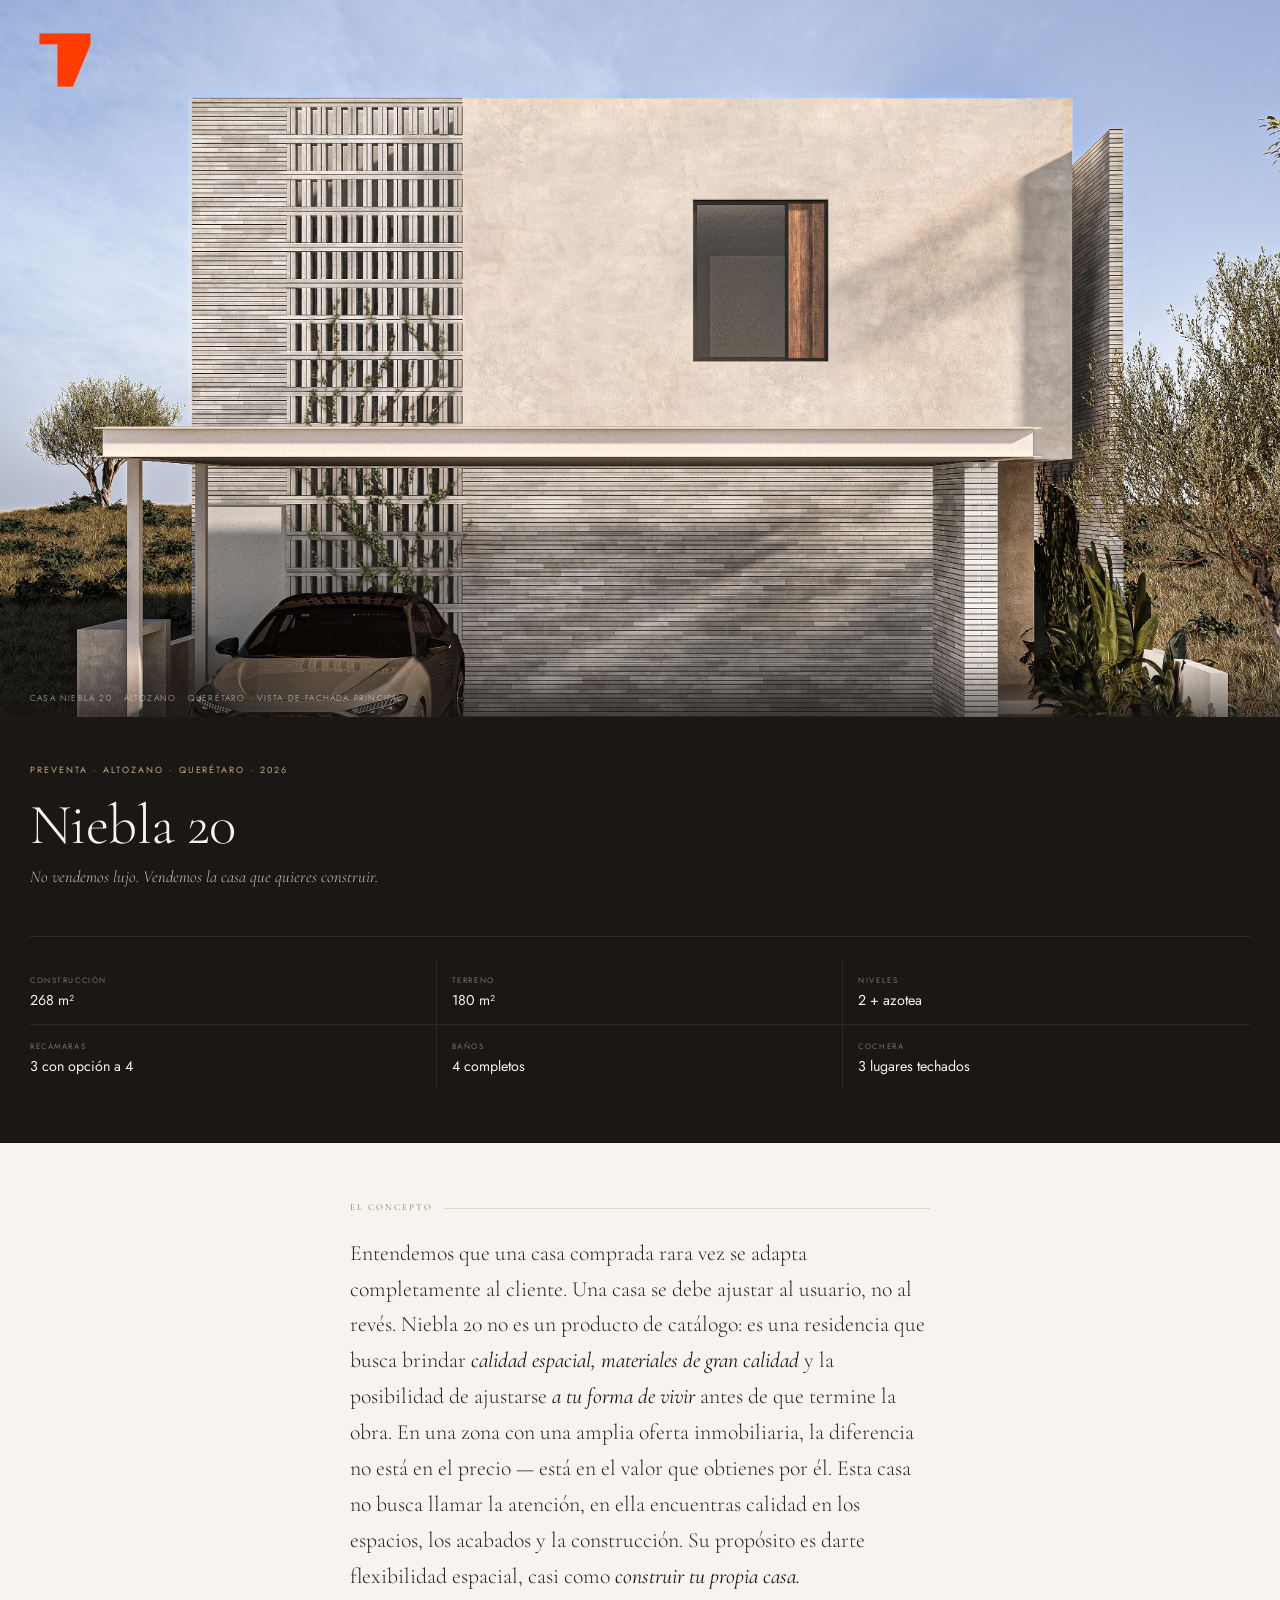
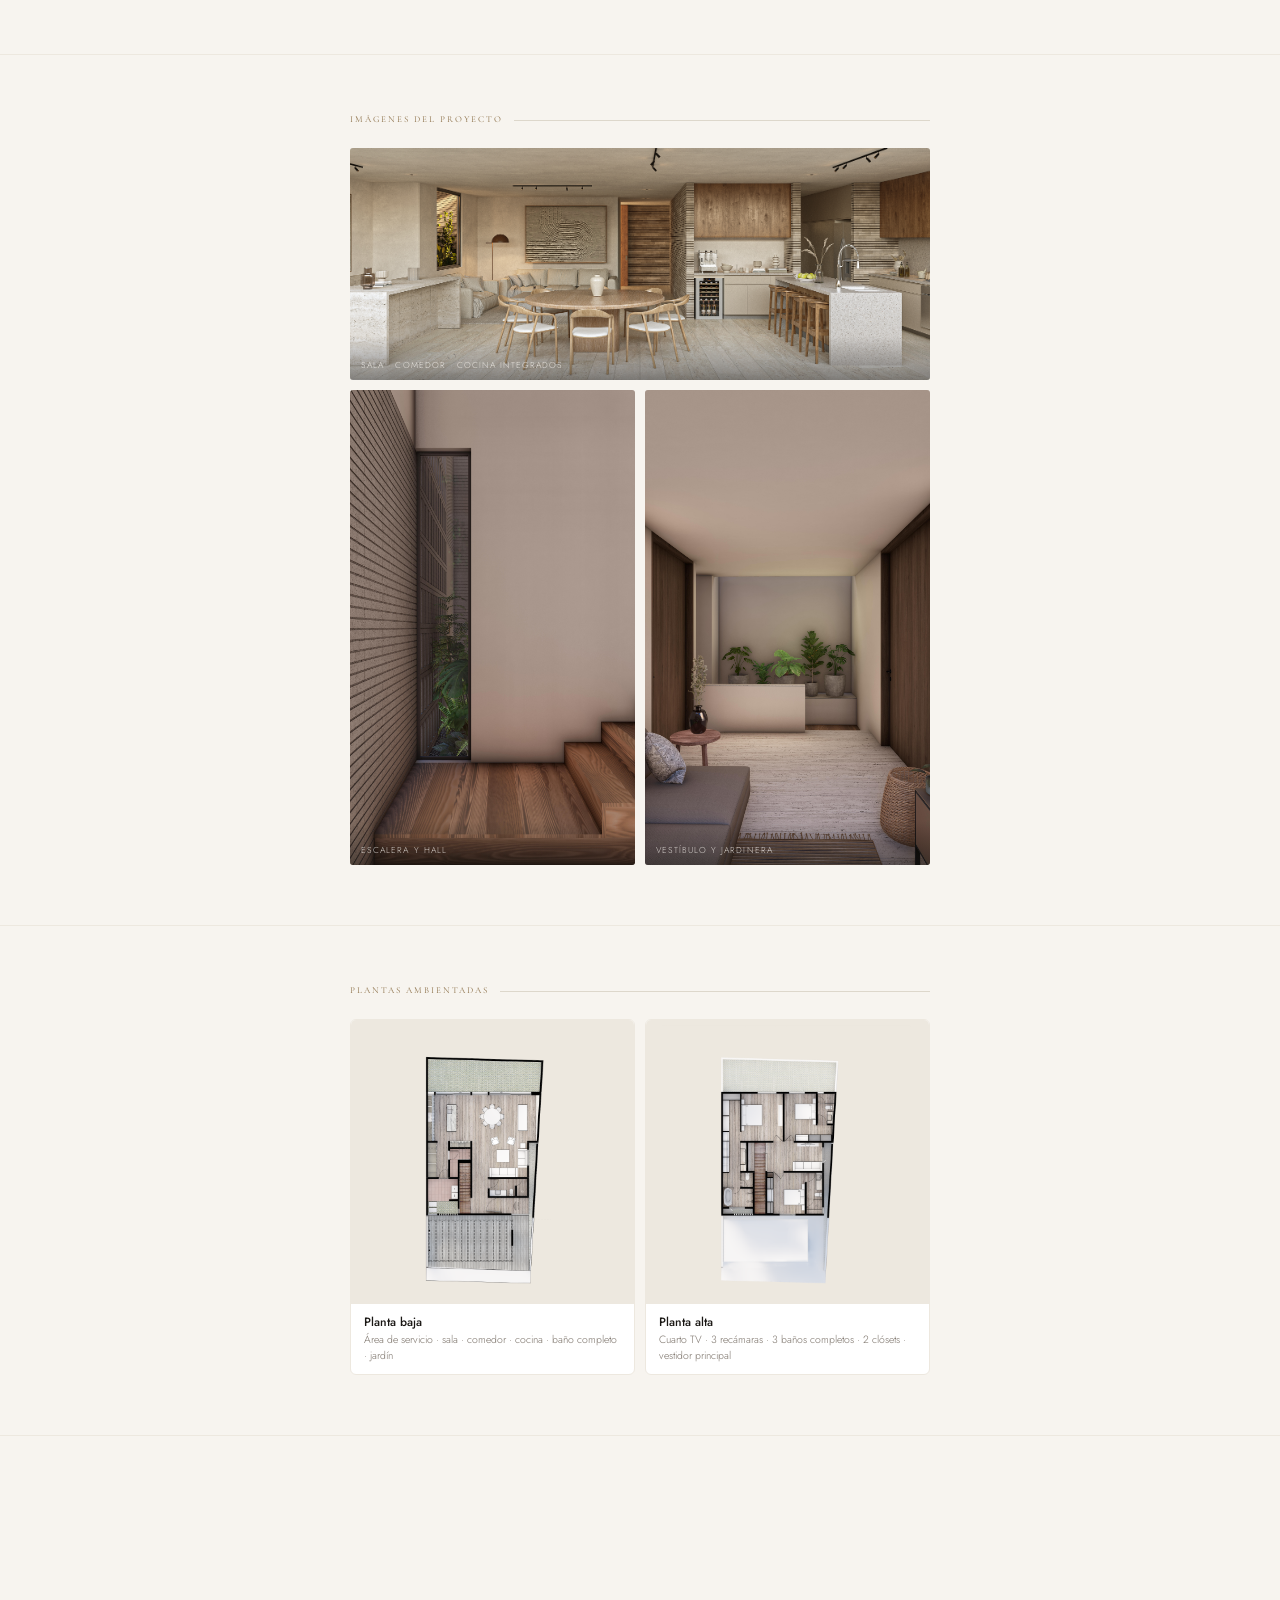
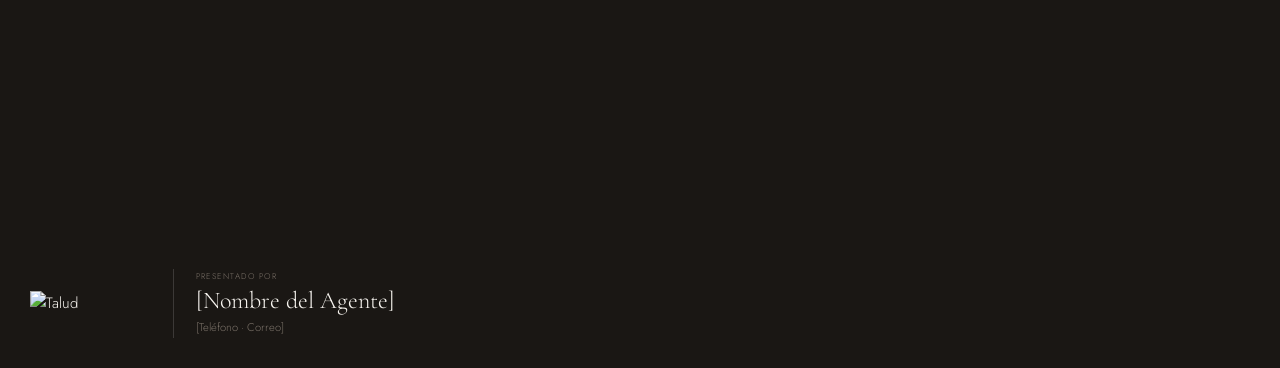
==== agentes.html @ f929b1a8 "Add files via upload" ====
<!--
  ╔══════════════════════════════════════════════════════╗
  ║   VERSIÓN PARA AGENTES INMOBILIARIOS — Casa Niebla 20 ║
  ╠══════════════════════════════════════════════════════╣
  ║  CÓMO GENERAR EL PDF PARA COMPARTIR POR WHATSAPP:   ║
  ║                                                      ║
  ║  1. Edita "Nombre del Agente" y "Teléfono · Correo" ║
  ║     en la tarjeta al final de este archivo (busca   ║
  ║     "EDITAR-AGENTE" con Ctrl+F)                     ║
  ║  2. Guarda el archivo                               ║
  ║  3. Abre este archivo en Google Chrome              ║
  ║  4. Presiona Ctrl+P (Imprimir)                      ║
  ║  5. Destino: "Guardar como PDF"                     ║
  ║  6. Activa "Gráficos en segundo plano"              ║
  ║  7. Guardar → compartir por WhatsApp                ║
  ╚══════════════════════════════════════════════════════╝
-->
<!DOCTYPE html>
<html lang="es" dir="ltr">
<head>
<meta charset="UTF-8">
<meta name="viewport" content="width=device-width,initial-scale=1.0,viewport-fit=cover">
<meta name="theme-color" content="#1A1714">
<meta name="robots" content="noindex,nofollow">

<title>Casa Niebla 20 — Ficha Técnica</title>

<!-- Favicon -->
<link rel="icon" type="image/png" href="img/ISOblack.png">

<!-- Fuentes: carga no bloqueante -->
<link rel="preconnect" href="https://fonts.googleapis.com" crossorigin>
<link rel="preconnect" href="https://fonts.gstatic.com" crossorigin>
<link href="https://fonts.googleapis.com/css2?family=Cormorant+Garamond:ital,wght@0,300;0,400;1,300;1,400&family=Jost:wght@300;400;500&display=swap" rel="stylesheet" media="print" onload="this.media='all'">
<noscript><link href="https://fonts.googleapis.com/css2?family=Cormorant+Garamond:ital,wght@0,300;0,400;1,300;1,400&family=Jost:wght@300;400;500&display=swap" rel="stylesheet"></noscript>

<!-- Estilos -->
<link rel="stylesheet" href="css/styles.css">
<style>
@media print{
  @page{size:390px auto;margin:0}
  body{width:390px;padding-bottom:0;padding-top:0}
  *{page-break-inside:avoid!important;break-inside:avoid!important}
  img{max-width:100%!important;display:block!important}
  .reveal{opacity:1!important;transform:none!important;visibility:visible!important}
  .price-section{background:#1A1714!important;-webkit-print-color-adjust:exact!important;print-color-adjust:exact!important}
  .price-section *{-webkit-print-color-adjust:exact!important;print-color-adjust:exact!important}
}
</style>
</head>
<body>

<!-- LIGHTBOX — no editar -->
<div id="lightbox" class="lb-overlay" role="dialog" aria-modal="true" aria-label="Imagen ampliada" aria-hidden="true">
  <button class="lb-prev" id="lb-prev" aria-label="Imagen anterior">
    <svg viewBox="0 0 24 24" aria-hidden="true" fill="none" stroke="currentColor" stroke-width="1.5" stroke-linecap="round" stroke-linejoin="round"><polyline points="15 18 9 12 15 6"/></svg>
  </button>
  <div class="lb-img-wrap">
    <button class="lb-close" id="lb-close" aria-label="Cerrar imagen">
      <svg viewBox="0 0 24 24" aria-hidden="true"><line x1="18" y1="6" x2="6" y2="18"/><line x1="6" y1="6" x2="18" y2="18"/></svg>
    </button>
    <img id="lb-img" src="" alt="" loading="lazy">
    <p id="lb-caption" aria-live="polite"></p>
  </div>
  <button class="lb-next" id="lb-next" aria-label="Imagen siguiente">
    <svg viewBox="0 0 24 24" aria-hidden="true" fill="none" stroke="currentColor" stroke-width="1.5" stroke-linecap="round" stroke-linejoin="round"><polyline points="9 18 15 12 9 6"/></svg>
  </button>
</div>

<header class="hero" role="banner">
  <figure class="hero__media">
    <img src="img/ISOrojo.png" alt="" class="hero__iso" aria-hidden="true">
    <img src="img/fachada.jpg" alt="Fachada principal Casa Niebla 20"
         class="hero__img" width="1200" height="1200"
         loading="eager" fetchpriority="high"
         data-lightbox data-lb-src="img/fachada.jpg"
         data-lb-caption="Fachada principal — Casa Niebla 20"
         data-lb-type="planta">
    <figcaption>Casa Niebla 20 · Altozano · Querétaro · Vista de fachada principal</figcaption>
  </figure>

  <div class="hero__body">
    <p class="hero__eyebrow">Preventa · Altozano · Querétaro · 2026</p>
    <h1 class="hero__title">Niebla 20</h1>
    <p class="hero__subtitle">No vendemos lujo. Vendemos la casa que quieres construir.</p>

    <dl class="hero__meta">
      <div><dt>Construcción</dt><dd>268 m²</dd></div>
      <div><dt>Terreno</dt><dd>180 m²</dd></div>
      <div><dt>Niveles</dt><dd>2 + azotea</dd></div>
      <div><dt>Recámaras</dt><dd>3 con opción a 4</dd></div>
      <div><dt>Baños</dt><dd>4 completos</dd></div>
      <div><dt>Cochera</dt><dd>3 lugares techados</dd></div>
    </dl>
  </div>
</header>

<main id="main-content">

<section class="section" aria-labelledby="h-concepto">
  <div class="wrap">
    <h2 class="section-tag reveal" id="h-concepto">El concepto</h2>
    <p class="concept__text reveal">
      Entendemos que una casa comprada rara vez se adapta completamente al cliente. Una casa se debe ajustar al usuario,
      no al revés. Niebla 20 no es un producto de catálogo: es una residencia
      que busca brindar <em>calidad espacial, materiales de gran calidad</em>
      y la posibilidad de ajustarse <em>a tu forma de vivir</em> antes de que termine la obra.
      En una zona con una amplia oferta inmobiliaria, la diferencia no está en el precio —
      está en el valor que obtienes por él. Esta casa no busca llamar la atención, en ella encuentras calidad en los espacios, los acabados y la construcción.
      Su propósito es darte flexibilidad espacial, casi como <em>construir tu propia casa.</em>
    </p>
  </div>
</section>

<section class="section" aria-labelledby="h-renders">
  <div class="wrap">
    <h2 class="section-tag reveal" id="h-renders">Imágenes del proyecto</h2>
    <div class="renders__stack">

      <figure class="render-box render-box--tall reveal">
        <img src="img/pano.jpeg" alt="Panorámica área social — sala, comedor y cocina"
             class="render-box__img" width="1850" height="450" loading="lazy"
             data-lightbox data-lb-src="img/pano.jpeg"
             data-lb-caption="Sala · comedor · cocina integrados"
             data-lb-type="pano" data-lb-group="renders">
        <figcaption>Sala · comedor · cocina integrados</figcaption>
      </figure>

      <div class="renders__pair">
        <figure class="render-box render-box--short reveal">
          <img src="img/escalera.jpg" alt="Escalera y hall de acceso a planta alta"
               class="render-box__img" width="400" height="300" loading="lazy"
               data-lightbox data-lb-src="img/escalera.jpg"
               data-lb-caption="Escalera y hall" data-lb-group="renders">
          <figcaption>Escalera y hall</figcaption>
        </figure>

        <figure class="render-box render-box--short reveal">
          <img src="img/jardinera.jpg" alt="Vestíbulo con jardinera interior"
               class="render-box__img" width="400" height="300" loading="lazy"
               data-lightbox data-lb-src="img/jardinera.jpg"
               data-lb-caption="Vestíbulo y jardinera" data-lb-group="renders">
          <figcaption>Vestíbulo y jardinera</figcaption>
        </figure>
      </div>

    </div>
  </div>
</section>

<section class="section" aria-labelledby="h-plantas">
  <div class="wrap">
    <h2 class="section-tag reveal" id="h-plantas">Plantas ambientadas</h2>
    <div class="plantas__grid">

      <article class="planta-card reveal">
        <div class="planta-card__img">
          <img src="img/plantabaja.png" alt="Opción cocina abierta o cerrada"
               width="400" height="225" loading="lazy"
               data-lightbox data-lb-src="img/plantabaja.png"
               data-lb-caption="Planta baja — opciones de distribución"
               data-lb-type="planta" data-lb-group="plantas">
        </div>
        <div class="planta-card__body">
          <h3 class="planta-card__title">Planta baja</h3>
          <p class="planta-card__desc">Área de servicio · sala · comedor · cocina · baño completo · jardín</p>
        </div>
      </article>

      <article class="planta-card reveal">
        <div class="planta-card__img">
          <img src="img/plantaalta.png" alt="Distribución planta alta"
               width="400" height="225" loading="lazy"
               data-lightbox data-lb-src="img/plantaalta.png"
               data-lb-caption="Planta alta — recámaras y baños"
               data-lb-type="planta" data-lb-group="plantas">
        </div>
        <div class="planta-card__body">
          <h3 class="planta-card__title">Planta alta</h3>
          <p class="planta-card__desc">Cuarto TV · 3 recámaras · 3 baños completos · 2 clósets · vestidor principal</p>
        </div>
      </article>

    </div>
  </div>
</section>

<section class="section" aria-labelledby="h-custom">
  <div class="wrap">
    <h2 class="section-tag reveal" id="h-custom">Tu casa, a tu medida</h2>
    <p class="custom__intro reveal">
      La planta baja puede adaptarse antes o después de entregar la casa.
      Contáctanos durante la preventa y define cómo quieres vivir:
      no hay costo adicional por elegir, únicamente en preventa.
    </p>
    <div class="flex-grid">

      <article class="flex-card reveal">
        <div class="flex-card__thumb">
          <img src="img/family.png" alt="Opción cuarto en planta baja"
               width="400" height="225" loading="lazy"
               data-lightbox data-lb-src="img/family.png"
               data-lb-caption="Opción: Cuarto en planta baja"
               data-lb-type="planta" data-lb-group="custom">
        </div>
        <div class="flex-card__body">
          <div class="flex-card__icon" aria-hidden="true">
            <svg viewBox="0 0 24 24"><path d="M3 9l9-7 9 7v11a2 2 0 01-2 2H5a2 2 0 01-2-2z"/><polyline points="9 22 9 12 15 12 15 22"/></svg>
          </div>
          <h3>Cuarto en planta baja</h3>
          <p>Ideal para adultos mayores, trabajar en casa o ganar otro espacio de convivencia para la familia.</p>
        </div>
      </article>

      <article class="flex-card reveal">
        <div class="flex-card__thumb">
          <img src="img/cocina.png" alt="Opción cocina abierta o cerrada"
               width="400" height="225" loading="lazy"
               data-lightbox data-lb-src="img/cocina.png"
               data-lb-caption="Opción: Cocina abierta o cerrada"
               data-lb-type="planta" data-lb-group="custom">
        </div>
        <div class="flex-card__body">
          <div class="flex-card__icon" aria-hidden="true">
            <svg viewBox="0 0 24 24"><path d="M3 11l19-9-9 19-2-8-8-2z"/></svg>
          </div>
          <h3>Cocina cerrada</h3>
          <p>Ideal para quienes prefieren mantener los espacios separados.</p>
        </div>
      </article>

    </div>
  </div>
</section>

<section class="section" aria-labelledby="h-acabados">
  <div class="wrap">
    <h2 class="section-tag reveal" id="h-acabados">Memoria de acabados y equipamiento</h2>
    <dl>
      <div class="acabados__item reveal"><dt class="ac__label">Cancelería</dt><dd class="ac__desc">Aluminio color gris Europa <span class="brand-pill">CUPRUM / Eurovent</span></dd></div>
      <div class="acabados__item reveal"><dt class="ac__label">Pisos sociales</dt><dd class="ac__desc">Travertino a la veta 30 cm × largos libres, acabado mate <span class="brand-pill">Piedra natural</span></dd></div>
      <div class="acabados__item reveal"><dt class="ac__label">Pisos rec.</dt><dd class="ac__desc">Laminado 8 mm AC4 o madera de ingeniería (a elegir en preventa) <span class="brand-pill">Teknostep</span></dd></div>
      <div class="acabados__item reveal"><dt class="ac__label">Cocina</dt><dd class="ac__desc">Gabinetes de melamina con frentes de <b>MDF enchapado</b>, cubierta de granito (a elegir en preventa), tarja doble de acero inox.</dd></div>
      <div class="acabados__item reveal"><dt class="ac__label">Baños</dt><dd class="ac__desc">WC descarga dual, lavabos monolíticos, monomandos de palanca <span class="brand-pill">Interceramic / Helvex / Urrea</span></dd></div>
      <div class="acabados__item reveal"><dt class="ac__label">Herrería</dt><dd class="ac__desc">Puertas y cubiertas en acabado mate</dd></div>
      <div class="acabados__item reveal"><dt class="ac__label">Pintura</dt><dd class="ac__desc">Vinílica lavable interior / acrílica exterior, acabado mate <span class="brand-pill">Behr / Berel</span></dd></div>
      <div class="acabados__item reveal"><dt class="ac__label">Clósets</dt><dd class="ac__desc">Gabinetes de melamina con frentes de <b>MDF enchapado</b>, correderas amortiguadas, espejo integrado</dd></div>
      <div class="acabados__item reveal"><dt class="ac__label">Eléctrico</dt><dd class="ac__desc">Apagadores y contactos (color y línea a elegir en preventa), tablero de interruptores term. <span class="brand-pill">Bticino / SquareD</span></dd></div>
      <div class="acabados__item reveal"><dt class="ac__label">Agua caliente</dt><dd class="ac__desc">Calentador de paso a gas, preparación para solar <span class="brand-pill">Calorex</span></dd></div>
      <div class="acabados__item reveal"><dt class="ac__label">Aire Acondicionado</dt><dd class="ac__desc">Preparación para minisplit en cada recámara de Planta Alta</dd></div>
      <div class="acabados__item reveal"><dt class="ac__label">Cisterna</dt><dd class="ac__desc">Tuberías en Tuboplus, cisterna 5 mil litros, bomba sumergible .75 hp <span class="brand-pill">Rotoplas / Pedrollo</span></dd></div>
    </dl>
    <p class="acabados__note reveal">* Marcas indicadas como referencia de calidad. El constructor podrá sustituir por equivalentes de igual o mayor especificación, previo acuerdo con el comprador.</p>
  </div>
</section>

<section class="section" aria-labelledby="h-detalles">
  <div class="wrap">
    <h2 class="section-tag reveal" id="h-detalles">Detalles interiores</h2>
    <div class="sec-renders__grid">

      <figure class="sec-box reveal">
        <img src="img/escalera.jpg" alt="Vestíbulo principal"
             width="600" height="600" loading="lazy"
             data-lightbox data-lb-src="img/escalera.jpg" data-lb-caption="Remate acceso" data-lb-group="detalles">
        <figcaption>Remate acceso</figcaption>
      </figure>

      <figure class="sec-box reveal">
        <img src="img/cocinacerrada.jpg" alt="Cocina y área social"
             width="600" height="600" loading="lazy"
             data-lightbox data-lb-src="img/cocinacerrada.jpg" data-lb-caption="Cocina Cerrada" data-lb-group="detalles">
        <figcaption>OPC. Cocina Cerrada</figcaption>
      </figure>

      <figure class="sec-box reveal">
        <img src="img/familypano.jpg" alt="Family Panorámica"
             width="600" height="600" loading="lazy"
             data-lightbox data-lb-src="img/familypano.jpg" data-lb-caption="OPC. Family" data-lb-group="detalles">
        <figcaption>OPC. Family</figcaption>
      </figure>

      <figure class="sec-box reveal">
        <img src="img/jardinera.jpg" alt="Jardinera interior"
             width="600" height="600" loading="lazy"
             data-lightbox data-lb-src="img/jardinera.jpg" data-lb-caption="Vestíbulo Planta Alta" data-lb-group="detalles">
        <figcaption>Vest Planta Alta</figcaption>
      </figure>

      <figure class="sec-box reveal">
        <img src="img/principal.jpg" alt="Recámara principal"
             width="600" height="600" loading="lazy"
             data-lightbox data-lb-src="img/principal.jpg" data-lb-caption="Recámara principal" data-lb-group="detalles">
        <figcaption>Recámara Principal</figcaption>
      </figure>

      <figure class="sec-box reveal">
        <img src="img/tv.jpg" alt="Sala de TV planta alta"
             width="600" height="600" loading="lazy"
             data-lightbox data-lb-src="img/tv.jpg" data-lb-caption="Sala TV" data-lb-group="detalles">
        <figcaption>Sala TV</figcaption>
      </figure>

    </div>
  </div>
</section>

</main>

<section class="obra-section" aria-labelledby="h-obra">
  <div class="wrap">
    <h2 class="section-tag reveal" id="h-obra">Avance de obra</h2>
    <p class="obra__intro reveal">
      Actualizamos esta sección mensualmente con fotografías reales del proceso constructivo
      para que puedas seguir el avance de tu inversión con total transparencia.
    </p>

    <div class="obra-card reveal">
      <div class="obra__gallery">

        <div class="obra__gallery-item"
             data-lightbox data-lb-src="img/obraCelosia.jpg"
             data-lb-caption="Avance de obra — Mayo 2026" data-lb-group="obra">
          <img src="img/obraCelosia.jpg" alt="Avance de obra — Mayo 2026"
               width="800" height="450" loading="lazy">
          <span class="obra-card__badge">Mayo 2026</span>
        </div>

        <div class="obra__gallery-item"
             data-lightbox data-lb-src="img/obraMuros.jpg"
             data-lb-caption="Muros — Mayo 2026" data-lb-group="obra">
          <img src="img/obraMuros.jpg" alt="Muros — Mayo 2026"
               width="400" height="300" loading="lazy">
        </div>

        <div class="obra__gallery-item"
             data-lightbox data-lb-src="img/obraCimbra.jpg"
             data-lb-caption="Cimbra — Mayo 2026" data-lb-group="obra">
          <img src="img/obraCimbra.jpg" alt="Cimbra — Mayo 2026"
               width="400" height="300" loading="lazy">
        </div>

      </div>

      <div class="obra-card__body">
        <p class="obra-card__label">Última actualización · mayo 2026</p>
        <p class="obra-card__desc">
          Estructura de planta baja concluída al 100%. Inicio de trabajos de cimbrado para recibir armados de losa de entrepiso y posteriormente el colado. El proyecto avanza conforme al calendario establecido en proyecto.
        </p>

        <div class="obra__progress">
          <div class="obra__progress-header">
            <span class="obra__progress-label">Avance general de obra</span>
            <span class="obra__progress-pct">35%</span>
          </div>
          <div class="obra__bar-track" role="progressbar"
               aria-valuenow="35"
               aria-valuemin="0" aria-valuemax="100" aria-label="Avance de obra: 35%">
            <div class="obra__bar-fill" data-target-width="35%"></div>
          </div>
        </div>

        <div class="obra__trust" role="note">
          <svg viewBox="0 0 24 24" aria-hidden="true"><path d="M12 22s8-4 8-10V5l-8-3-8 3v7c0 6 8 10 8 10z"/></svg>
          <p>
            <strong>Transparencia total para el comprador en preventa.</strong>
            Las fotografías son tomadas directamente en obra y publicadas sin edición.
            Podrás pedir la actualización semanal del avance si se requiere.
          </p>
        </div>
      </div>
    </div>
  </div>
</section>

<!-- ══════════════════════════════════════════
     PRECIO — EDITAR antes de compartir con el cliente
══════════════════════════════════════════ -->
<section class="price-section" aria-labelledby="h-precio-agente">
  <div class="wrap">
    <h2 class="section-tag reveal" id="h-precio-agente">Precio de preventa</h2>

    <div class="price__row reveal">
      <div>
        <p class="price__label">Precio de lanzamiento</p>
        <p class="price__main" aria-label="Precio de preventa">
          <span class="price__curr" aria-hidden="true"></span>$7,995,000<!-- EDITAR precio -->
        </p>
        <p class="price__note">MXN · precio de preventa válido hasta octubre de 2026</p>
      </div>
      <div class="price__termination" aria-label="Precio estimado en terminación">
        <span class="price__termination-label">Precio en terminación</span>
        <span class="price__termination-value">$8,215,000 </span><!-- EDITAR precio terminación -->
        <span class="price__termination-note">MXN  · precio de venta 2026</span>
      </div>
    </div>

    <hr class="divider">

    <ul class="price__includes reveal" aria-label="Beneficios incluidos en preventa">
      <li>Personalización de planta antes de terminaciones</li>
      <li>Elección de acabados desde catálogo de materiales</li>
      <li>Escrituración al momento de liquidar</li>
      <li>Garantía de estructura 10 años</li>
      <li>Entrega Diciembre 2026</li>
      <li>Financiamiento personalizado — contáctanos para más información</li>
    </ul>

    <p class="price__scarcity reveal" role="note">
      Precio de lanzamiento vigente hasta agotar la etapa de preventa — unidad única
    </p>
  </div>
</section>

<!-- ══════════════════════════════════════════
     TARJETA DEL AGENTE
     EDITAR-AGENTE: escribe tu nombre y datos antes de generar el PDF
══════════════════════════════════════════ -->
<footer class="agent-footer">
  <img src="img/Taludlogo.png" alt="Talud" class="agent-footer__logo">
  <div class="agent-footer__divider" aria-hidden="true"></div>
  <div class="agent-footer__info">
    <p class="agent-footer__label">Presentado por</p>
    <p class="agent-footer__name">[Nombre del Agente]</p><!-- EDITAR-AGENTE -->
    <p class="agent-footer__contact">[Teléfono · Correo]</p><!-- EDITAR-AGENTE -->
  </div>
</footer>

<script src="js/main.js" defer></script>
<script>
(function(){
  function applyPrintSize(){
    var h=document.documentElement.scrollHeight;
    var existing=document.getElementById('print-size-style');
    if(existing)existing.remove();
    var s=document.createElement('style');
    s.id='print-size-style';
    s.textContent='@media print{@page{size:390px '+h+'px;margin:0}}';
    document.head.appendChild(s);
  }
  window.addEventListener('beforeprint',function(){
    applyPrintSize();
  });
  window.addEventListener('load',function(){
    applyPrintSize();
  });
}());
</script>

</body>
</html>
---- css/styles.css ----
/* ── Reset ── */
*,*::before,*::after{box-sizing:border-box;margin:0;padding:0}

/* ── Tokens ── */
:root{
  --ink:#1A1714;--dark:#2B2620;--muted:#7A7168;--mid:#C8BFB0;
  --warm:#EDE8DF;--cream:#F7F4EF;--white:#FFFFFF;
  --accent:#8B6F47;--accent-l:#C4A882;--accent-d:#6A5235;
  --serif:'Cormorant Garamond',Georgia,serif;
  --sans:'Jost','Segoe UI',system-ui,sans-serif;
  --s1:.5rem;--s2:1rem;--s3:1.5rem;--s4:2rem;--s6:3rem;--s8:4rem;
  --mw:540px;--px:1.25rem;--rsm:3px;--rmd:6px;
  --ease:cubic-bezier(.25,.46,.45,.94);--dur:.65s;
}

/* ── Base ── */
html{font-size:15px;scroll-behavior:smooth;-webkit-text-size-adjust:100%;text-size-adjust:100%}
body{font-family:var(--sans);font-weight:300;line-height:1.7;color:var(--ink);background:var(--cream);-webkit-font-smoothing:antialiased;-moz-osx-font-smoothing:grayscale;overflow-x:hidden;padding-bottom:4.5rem}
body.lb-open{overflow:hidden}
:focus-visible{outline:2px solid var(--accent);outline-offset:3px;border-radius:var(--rsm)}
@media(prefers-reduced-motion:reduce){*,*::before,*::after{animation-duration:.01ms!important;transition-duration:.01ms!important}.reveal{opacity:1!important;transform:none!important}}
h1,h2,h3,h4{font-family:var(--serif);font-weight:300;line-height:1.15}
p{max-width:65ch}
a{color:inherit;text-underline-offset:3px}
img{display:block;max-width:100%;height:auto}
ul,ol{list-style:none}
address{font-style:normal}

/* ── Utilidades ── */
.wrap{max-width:var(--mw);margin-inline:auto;padding-inline:var(--px)}
.divider{height:.5px;background:var(--warm);border:none;margin-block:var(--s3)}
.section-tag{display:flex;align-items:center;gap:.75rem;font-size:.6rem;font-weight:400;letter-spacing:.22em;text-transform:uppercase;color:var(--accent);margin-bottom:var(--s3)}
.section-tag::after{content:'';flex:1;height:.5px;background:var(--mid);opacity:.55}
.img-ph{display:flex;flex-direction:column;align-items:center;justify-content:center;gap:.5rem;width:100%;height:100%;text-align:center;padding:var(--s2)}
.img-ph svg{opacity:.2}
.img-ph span{font-size:.55rem;letter-spacing:.15em;text-transform:uppercase;color:var(--muted)}
.brand-pill{display:inline-block;margin-top:.3rem;font-size:.6rem;font-weight:500;color:var(--muted);border:.5px solid var(--mid);border-radius:20px;padding:.1rem .5rem}
.btn{display:flex;align-items:center;justify-content:center;gap:.5rem;width:100%;min-height:44px;padding:.875rem 1.25rem;border-radius:var(--rsm);font-family:var(--sans);font-size:.8rem;font-weight:400;letter-spacing:.07em;text-transform:uppercase;text-decoration:none;border:none;cursor:pointer;transition:background-color .18s var(--ease),border-color .18s var(--ease)}
.btn svg{width:15px;height:15px;stroke:currentColor;fill:none;stroke-width:1.8;stroke-linecap:round;stroke-linejoin:round;flex-shrink:0}
.btn--primary{background:var(--accent);color:var(--cream);margin-bottom:.625rem}
.btn--primary:hover{background:var(--accent-d)}
.btn--primary:active{transform:scale(.99)}
.btn--secondary{background:transparent;color:var(--cream);border:.5px solid rgba(255,255,255,.18)}
.btn--secondary:hover{border-color:rgba(255,255,255,.4)}

/* ── Scroll reveal ── */
.reveal{opacity:0;transform:translateY(22px);transition:opacity var(--dur) var(--ease),transform var(--dur) var(--ease);will-change:opacity,transform}
.reveal.is-visible{opacity:1;transform:none;will-change:auto}

/* ── Lightbox ── */
.lb-overlay{position:fixed;inset:0;z-index:1000;background:rgba(26,23,20,.96);display:flex;align-items:center;justify-content:center;padding:var(--s2);opacity:0;visibility:hidden;transition:opacity .3s var(--ease),visibility .3s var(--ease)}
.lb-overlay.is-open{opacity:1;visibility:visible}
.lb-img-wrap{position:relative;max-width:min(90vw,860px);max-height:90vh;display:flex;align-items:center;justify-content:center}
#lb-img{max-width:100%;max-height:85vh;object-fit:contain;border-radius:var(--rsm);transform:scale(.92);transition:transform .3s var(--ease)}
.lb-overlay.is-open #lb-img{transform:scale(1.1)}
.lb-overlay.is-open[data-lb-type="planta"] #lb-img{transform:scale(1.75)}
.lb-overlay.is-open[data-lb-type="pano"] #lb-img{transform:scale(1.5)}
#lb-caption{position:absolute;bottom:-1.75rem;left:0;right:0;text-align:center;font-size:.625rem;letter-spacing:.14em;text-transform:uppercase;color:rgba(247,244,239,.45);white-space:nowrap;overflow:hidden;text-overflow:ellipsis}
.lb-close{position:absolute;top:-2.75rem;right:0;width:44px;height:44px;display:flex;align-items:center;justify-content:center;background:none;border:none;cursor:pointer;padding:0;color:rgba(247,244,239,.6);transition:color .18s}
.lb-close:hover{color:var(--cream)}
.lb-close svg{width:20px;height:20px;stroke:currentColor;fill:none;stroke-width:1.5;stroke-linecap:round}
.lb-prev,.lb-next{position:fixed;top:50%;transform:translateY(-50%);width:44px;height:64px;display:flex;align-items:center;justify-content:center;background:rgba(26,23,20,.5);border:none;cursor:pointer;padding:0;color:rgba(247,244,239,.7);transition:background .18s,color .18s;z-index:1001;backdrop-filter:blur(4px);-webkit-backdrop-filter:blur(4px)}
.lb-prev{left:0;border-radius:0 4px 4px 0}
.lb-next{right:0;border-radius:4px 0 0 4px}
.lb-prev:hover,.lb-next:hover{background:rgba(26,23,20,.85);color:var(--cream)}
.lb-prev svg,.lb-next svg{width:22px;height:22px}
[data-lightbox]{cursor:zoom-in}

/* ── Hero ── */
.hero{background:var(--ink);color:var(--cream);min-height:100vh;min-height:100svh;display:flex;flex-direction:column}
.hero__media{flex:1;min-height:56vw;background:var(--dark);position:relative;overflow:hidden;display:flex;align-items:center;justify-content:center}
.hero__img{position:absolute;inset:0;width:100%;height:100%;object-fit:cover;object-position:center}
.hero__iso{position:absolute;top:1rem;left:-1rem;width:clamp(70px,15%,160px);height:auto;z-index:3;pointer-events:none}
.hero__media figcaption{position:absolute;bottom:0;left:0;right:0;padding:2rem var(--px) .75rem;background:linear-gradient(transparent,rgba(26,23,20,.6));font-size:.575rem;letter-spacing:.14em;text-transform:uppercase;color:rgba(247,244,239,.7);z-index:2}
.hero__body{padding:var(--s6) var(--px)}
.hero__eyebrow{font-size:.6rem;letter-spacing:.22em;text-transform:uppercase;color:var(--accent-l);margin-bottom:var(--s2);font-weight:400}
.hero__title{font-size:clamp(2.4rem,10vw,3.8rem);font-weight:300;letter-spacing:-.01em;color:var(--cream);margin-bottom:.35rem}
.hero__subtitle{font-family:var(--serif);font-size:1.1rem;font-style:italic;color:var(--mid);margin-bottom:var(--s6)}

/* Hero meta — 3 columnas × 2 filas */
.hero__meta{display:grid;grid-template-columns:repeat(3,1fr);gap:0;padding-top:var(--s3);border-top:.5px solid rgba(255,255,255,.1)}
.hero__meta>div{padding:var(--s2);border-right:.5px solid rgba(255,255,255,.08)}
.hero__meta>div:nth-child(3n+1){padding-left:0}
.hero__meta>div:nth-child(3n){border-right:none;padding-right:0}
.hero__meta>div:nth-child(n+4){border-top:.5px solid rgba(255,255,255,.08);padding-top:var(--s2)}
.hero__meta dt{font-size:.525rem;letter-spacing:.2em;text-transform:uppercase;color:var(--muted);margin-bottom:.3rem;font-weight:400}
.hero__meta dd{font-size:.95rem;font-weight:400;color:var(--cream);line-height:1.2}

/* ── Secciones ── */
.section{padding-block:var(--s8);border-bottom:.5px solid var(--warm)}
.section:last-of-type{border-bottom:none}

/* Concepto */
.concept__text{font-family:var(--serif);font-size:clamp(1.2rem,4.5vw,1.45rem);font-weight:300;line-height:1.65;color:var(--dark)}
.concept__text em{font-style:italic;font-weight:400;color:var(--ink)}

/* Renders */
.renders__stack{display:flex;flex-direction:column;gap:.625rem}
.renders__pair{display:grid;grid-template-columns:1fr 1fr;gap:.625rem}
.render-box{background:var(--warm);border-radius:var(--rsm);position:relative;overflow:hidden;display:flex;align-items:center;justify-content:center}
.render-box--tall{aspect-ratio:10/4}
.render-box--short{aspect-ratio:3/5}
.render-box__img{position:absolute;inset:0;width:100%;height:100%;object-fit:cover}
.render-box figcaption{position:absolute;bottom:0;left:0;right:0;padding:1.5rem .75rem .5rem;background:linear-gradient(transparent,rgba(26,23,20,.5));font-size:.575rem;letter-spacing:.12em;text-transform:uppercase;color:rgba(247,244,239,.8);z-index:2}

/* Plantas */
.plantas__grid{display:grid;grid-template-columns:1fr 1fr;gap:.625rem}
.planta-card{background:var(--white);border:.5px solid var(--warm);border-radius:var(--rmd);overflow:hidden}
.planta-card__img{aspect-ratio:1;background:var(--warm);position:relative;overflow:hidden;display:flex;align-items:center;justify-content:center}
.planta-card__img img{position:absolute;inset:0;width:100%;height:100%;object-fit:cover;transition:transform .35s var(--ease)}
.planta-card__img:hover img{transform:scale(1.03)}
.planta-card__body{padding:.75rem .875rem;border-top:.5px solid var(--warm)}
.planta-card__title{font-family:var(--sans);font-size:.8rem;font-weight:500;color:var(--ink);margin-bottom:.2rem}
.planta-card__desc{font-size:.7rem;color:var(--muted);line-height:1.45}

/* Personalización */
.custom__intro{font-size:.875rem;color:var(--muted);line-height:1.65;margin-bottom:var(--s3)}
.flex-grid{display:grid;grid-template-columns:1fr 1fr;gap:.625rem}
.flex-card{background:var(--white);border:.5px solid var(--warm);border-radius:var(--rmd);overflow:hidden}
.flex-card__thumb{aspect-ratio:1/1;overflow:hidden;position:relative;background:var(--warm)}
.flex-card__thumb img{position:absolute;inset:0;width:100%;height:100%;object-fit:cover;transition:transform .35s var(--ease)}
.flex-card__thumb:hover img{transform:scale(1.04)}
.flex-card__body{padding:1rem .875rem}
.flex-card__icon{width:32px;height:32px;background:var(--warm);border-radius:50%;display:flex;align-items:center;justify-content:center;margin-bottom:.75rem}
.flex-card__icon svg{width:14px;height:14px;stroke:var(--accent);fill:none;stroke-width:1.5;stroke-linecap:round;stroke-linejoin:round}
.flex-card h3{font-family:var(--sans);font-size:.8rem;font-weight:500;color:var(--ink);margin-bottom:.25rem}
.flex-card p{font-size:.725rem;color:var(--muted);line-height:1.5}

/* Acabados */
.acabados__item{display:grid;grid-template-columns:6.5rem 1fr;gap:.875rem;padding-block:.875rem;border-bottom:.5px solid var(--warm);align-items:start}
.acabados__item:last-child{border-bottom:none}
.ac__label{font-size:.575rem;letter-spacing:.14em;text-transform:uppercase;color:var(--muted);font-weight:400;padding-top:.15rem;line-height:1.4}
.ac__desc{font-size:.8rem;color:var(--dark);line-height:1.5}
.acabados__note{font-size:.675rem;color:var(--muted);font-style:italic;margin-top:var(--s3);line-height:1.55}

/* Renders secundarios */
.sec-renders__grid{display:grid;grid-template-columns:repeat(3,1fr);gap:.5rem}
.sec-box{aspect-ratio:1;background:var(--warm);border-radius:var(--rsm);position:relative;overflow:hidden;display:flex;flex-direction:column;align-items:center;justify-content:center;gap:.3rem}
.sec-box img{position:absolute;inset:0;width:100%;height:100%;object-fit:cover;transition:transform .35s var(--ease)}
.sec-box:hover img{transform:scale(1.05)}
.sec-box figcaption{font-size:.5rem;letter-spacing:.1em;text-transform:uppercase;color:var(--muted);position:relative;z-index:1;text-align:center}
.sec-box:has(img) figcaption{position:absolute;bottom:0;left:0;right:0;background:linear-gradient(transparent,rgba(26,23,20,.55));color:rgba(247,244,239,.8);padding:1rem .4rem .35rem;z-index:2}

/* Avance de obra */
.obra-section{padding-block:var(--s8);border-bottom:.5px solid var(--warm)}
.obra__intro{font-size:.875rem;color:var(--muted);line-height:1.65;margin-bottom:var(--s4)}
.obra-card{background:var(--white);border:.5px solid var(--warm);border-radius:var(--rmd);overflow:hidden}
.obra__gallery{display:grid;grid-template-columns:1fr 1fr;gap:2px}
.obra__gallery-item{background:var(--warm);position:relative;overflow:hidden;display:flex;align-items:center;justify-content:center;cursor:zoom-in}
.obra__gallery-item:first-child{grid-column:1/-1;aspect-ratio:16/9}
.obra__gallery-item:not(:first-child){aspect-ratio:4/3}
.obra__gallery-item img{position:absolute;inset:0;width:100%;height:100%;object-fit:cover;transition:transform .35s var(--ease)}
.obra__gallery-item:hover img{transform:scale(1.03)}
.obra-card__badge{position:absolute;top:.75rem;left:.75rem;z-index:2;background:rgba(26,23,20,.78);backdrop-filter:blur(6px);-webkit-backdrop-filter:blur(6px);color:var(--accent-l);font-size:.575rem;font-weight:500;letter-spacing:.18em;text-transform:uppercase;padding:.3rem .6rem;border-radius:var(--rsm);border:.5px solid rgba(196,168,130,.3)}
.obra-card__body{padding:1rem 1rem 1.25rem;border-top:.5px solid var(--warm)}
.obra-card__label{font-size:.575rem;letter-spacing:.18em;text-transform:uppercase;color:var(--accent);font-weight:400;margin-bottom:.4rem}
.obra-card__desc{font-family:var(--serif);font-size:1rem;font-weight:300;line-height:1.55;color:var(--dark)}
.obra__progress{margin-top:var(--s3)}
.obra__progress-header{display:flex;justify-content:space-between;align-items:baseline;margin-bottom:.4rem}
.obra__progress-label{font-size:.575rem;letter-spacing:.14em;text-transform:uppercase;color:var(--muted);font-weight:400}
.obra__progress-pct{font-family:var(--serif);font-size:1.1rem;font-weight:300;color:var(--accent)}
.obra__bar-track{height:3px;background:var(--warm);border-radius:3px;overflow:hidden}
.obra__bar-fill{height:100%;background:var(--accent);border-radius:3px;width:0;transition:width 1.1s var(--ease)}
.obra__trust{display:flex;align-items:flex-start;gap:.625rem;margin-top:var(--s3);padding:.875rem 1rem;background:var(--warm);border-radius:var(--rsm);border-left:2px solid var(--accent)}
.obra__trust svg{width:14px;height:14px;flex-shrink:0;margin-top:.15rem;stroke:var(--accent);fill:none;stroke-width:1.8;stroke-linecap:round;stroke-linejoin:round}
.obra__trust p{font-size:.725rem;color:var(--muted);line-height:1.55;max-width:none}
.obra__trust strong{color:var(--dark);font-weight:500}

/* Precio */
.price-section{background:var(--ink);color:var(--cream);padding-block:var(--s8)}
.price-section .section-tag{color:var(--accent-l)}
.price-section .section-tag::after{background:rgba(255,255,255,.12)}
.price-section .divider{background:rgba(255,255,255,.08)}
.price__label{font-size:.55rem;letter-spacing:.2em;text-transform:uppercase;color:var(--accent-l);font-weight:400;margin-bottom:.4rem}
.price__row{display:grid;grid-template-columns:1fr auto;align-items:end;gap:var(--s3);margin-bottom:var(--s3)}
.price__main{font-family:var(--serif);font-size:clamp(3rem,13vw,4.8rem);font-weight:300;line-height:1;letter-spacing:-.02em;color:var(--cream);margin-bottom:.35rem}
.price__curr{font-size:1.5rem;vertical-align:super;font-weight:300}
.price__note{font-size:.725rem;color:var(--muted);margin-top:.3rem}
.price__termination{text-align:right;padding:var(--s2);border:.5px solid rgba(196,168,130,.2);border-radius:var(--rsm);background:rgba(255,255,255,.04);flex-shrink:0}
.price__termination-label{font-size:.5rem;letter-spacing:.16em;text-transform:uppercase;color:var(--muted);display:block;margin-bottom:.3rem}
.price__termination-value{font-family:var(--serif);font-size:1.2rem;font-weight:300;color:var(--mid);text-decoration:line-through;text-decoration-color:var(--accent-l);text-decoration-thickness:1.5px}
.price__termination-note{font-size:.55rem;color:var(--muted);display:block;margin-top:.2rem}
.price__tagline{font-family:var(--serif);font-size:clamp(1.8rem,7vw,2.8rem);font-weight:300;color:var(--cream);line-height:1.25;margin-top:.5rem;margin-bottom:var(--s2)}
.price__delivery{font-size:.7rem;letter-spacing:.16em;text-transform:uppercase;color:var(--accent-l)}
.price__cta{margin-top:var(--s4)}
.price__includes{display:grid;grid-template-columns:1fr 1fr;gap:.5rem;margin-top:var(--s3)}
.price__includes li{font-size:.8rem;color:rgba(247,244,239,.65);display:flex;align-items:flex-start;gap:.45rem;line-height:1.45}
.price__includes li::before{content:'—';color:var(--accent-l);flex-shrink:0;font-size:.7rem;margin-top:.1rem}
.price__scarcity{font-size:.6rem;letter-spacing:.14em;text-transform:uppercase;color:var(--accent-l);text-align:center;margin-top:var(--s6);padding:var(--s2);border:.5px solid rgba(196,168,130,.22);border-radius:var(--rsm)}

/* Contacto */
.contact-section{background:var(--ink);padding-bottom:var(--s8)}
.contact-section .wrap{text-align:center}
.contact__logo{width:300px;height:auto;margin-inline:auto;margin-bottom:var(--s3)}
.contact__details{font-size:.8rem;color:var(--muted);line-height:1.9;margin-bottom:var(--s6)}
.contact__details a{color:var(--accent-l);text-decoration:none;transition:color .18s var(--ease)}
.contact__details a:hover{color:var(--cream)}

/* Footer */
.footer{background:#111;padding:var(--s3) var(--px);text-align:center;font-size:.55rem;letter-spacing:.14em;text-transform:uppercase;color:rgba(255,255,255,.18)}

/* Sticky bar móvil */
.sticky-bar{position:fixed;bottom:0;left:0;right:0;padding:.625rem var(--px) calc(.625rem + env(safe-area-inset-bottom));background:rgba(26,23,20,.95);backdrop-filter:saturate(180%) blur(10px);-webkit-backdrop-filter:saturate(180%) blur(10px);display:flex;gap:.625rem;z-index:200;border-top:.5px solid rgba(255,255,255,.07)}
.sticky-btn{flex:1;display:flex;align-items:center;justify-content:center;gap:.375rem;min-height:44px;padding:.7rem;border-radius:var(--rsm);font-family:var(--sans);font-size:.75rem;font-weight:400;letter-spacing:.05em;text-decoration:none;transition:opacity .18s}
.sticky-btn:active{opacity:.8}
.sticky-btn svg{width:14px;height:14px;stroke:currentColor;fill:none;stroke-width:1.8;stroke-linecap:round;stroke-linejoin:round}
.sticky-btn--wa{background:var(--accent);color:var(--cream)}
.sticky-btn--call{background:transparent;color:var(--cream);border:.5px solid rgba(255,255,255,.2)}

/* Responsive */
@media(min-width:768px){
  :root{--mw:600px;--px:2rem}
  .sticky-bar{display:none}
  body{padding-bottom:0}
  .hero__body{padding:3rem 2rem 3.5rem}
}
@media(min-width:1024px){:root{--mw:640px}}

/* Print */
@media print{
  .sticky-bar,.lb-overlay{display:none}
  body{padding-bottom:0;background:#fff;color:#000}
  .hero{min-height:auto;page-break-after:avoid}
  .reveal{opacity:1!important;transform:none!important}
  a[href]::after{content:" (" attr(href) ")";font-size:.65em;color:#666}
}

/* ── Tarjeta de agente (agentes.html) ── */
.agent-footer{display:flex;align-items:center;gap:var(--s3);padding:var(--s4) var(--px);background:var(--ink);color:var(--cream)}
.agent-footer__logo{width:120px;height:auto;flex-shrink:0}
.agent-footer__divider{width:.5px;align-self:stretch;background:rgba(255,255,255,.15);flex-shrink:0}
.agent-footer__label{font-size:.55rem;letter-spacing:.18em;text-transform:uppercase;color:var(--muted);margin-bottom:.25rem}
.agent-footer__name{font-family:var(--serif);font-size:1.6rem;color:var(--cream);line-height:1.2}
.agent-footer__contact{font-size:.75rem;color:var(--muted);margin-top:.2rem}

/* ── Print optimizado para agentes.html ── */
@media print{
  .agent-footer{background:#f7f4ef!important;border-top:1px solid #ccc;page-break-inside:avoid;-webkit-print-color-adjust:exact;print-color-adjust:exact}
  .agent-footer__logo{filter:brightness(0);width:120px}
  .agent-footer__divider{background:#ccc}
  .agent-footer__name{color:#1A1714}
  .agent-footer__label,.agent-footer__contact{color:#7A7168}
  .price-section,.contact-section,.sticky-bar,.lb-overlay{display:none!important}
  .section,.obra-section{page-break-inside:avoid}
  .reveals{opacity:1!important;transform:none!important}
  a[href]::after{content:none}
}
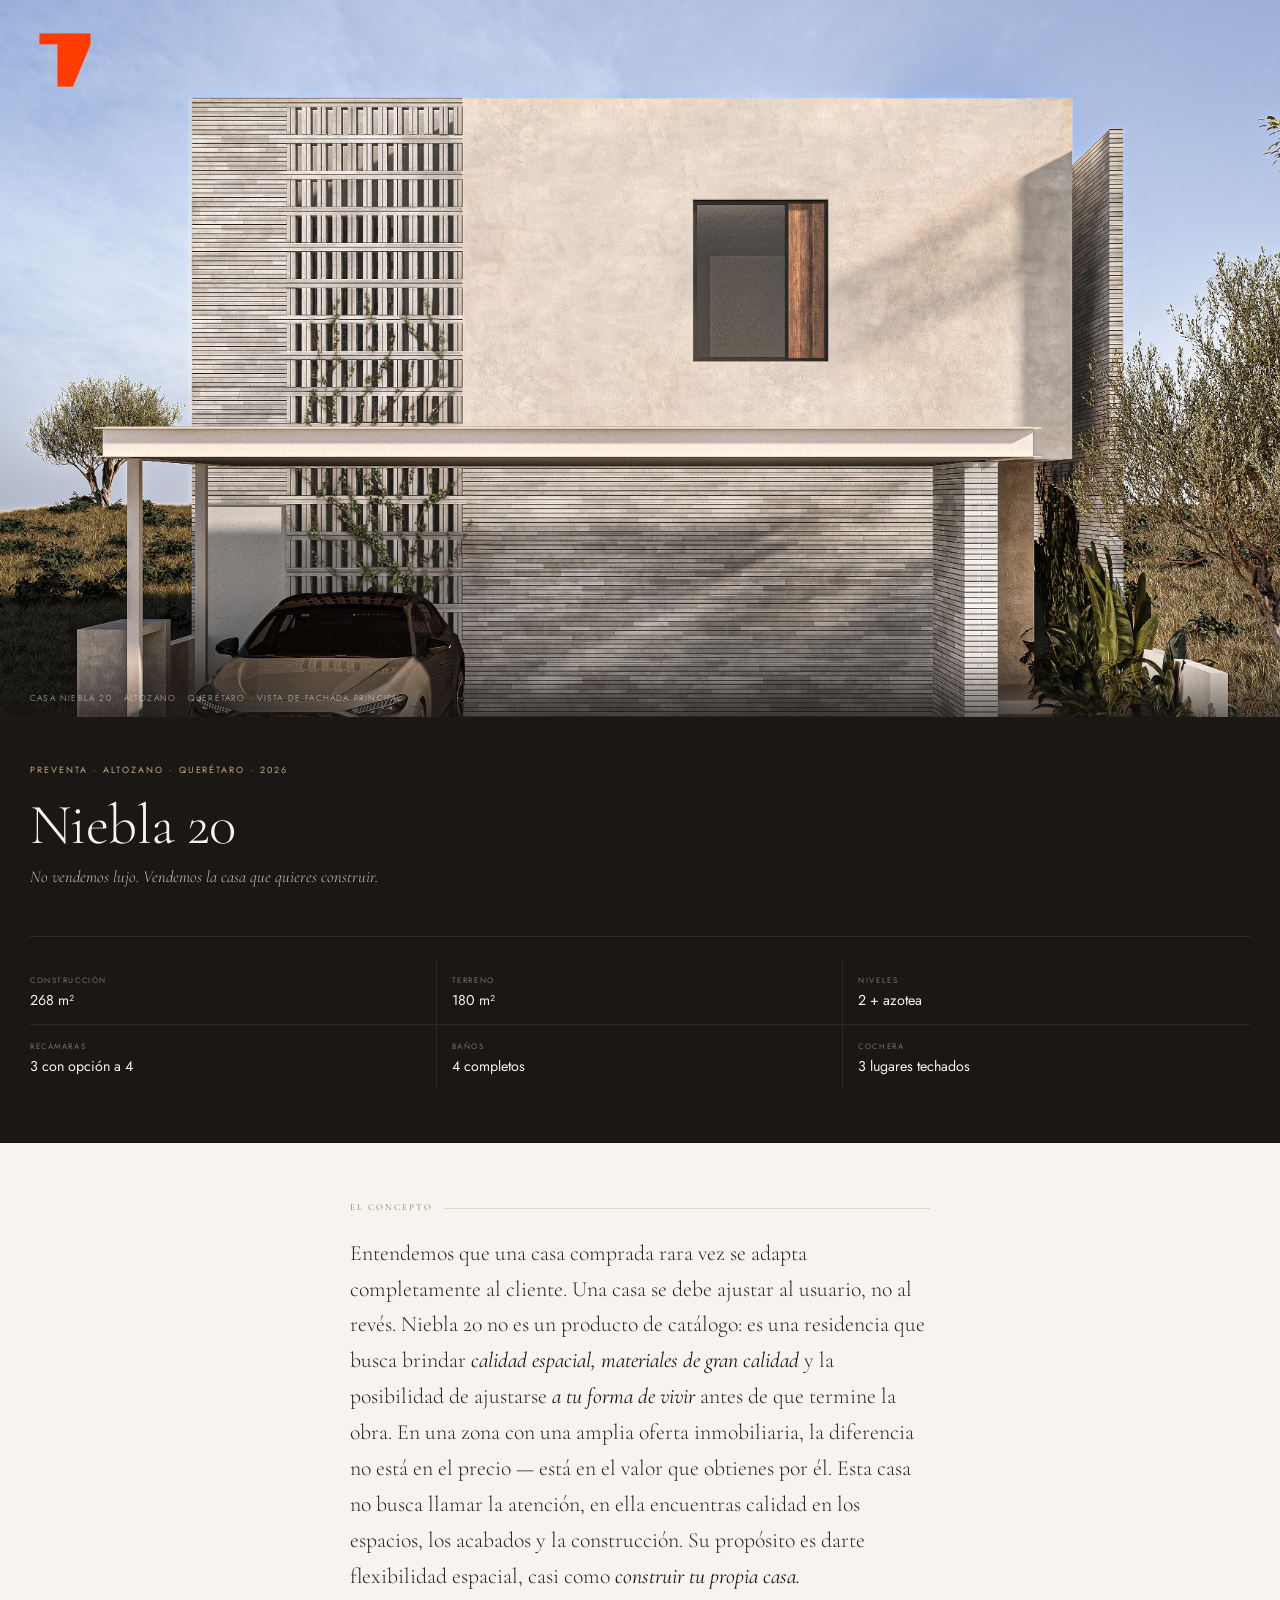
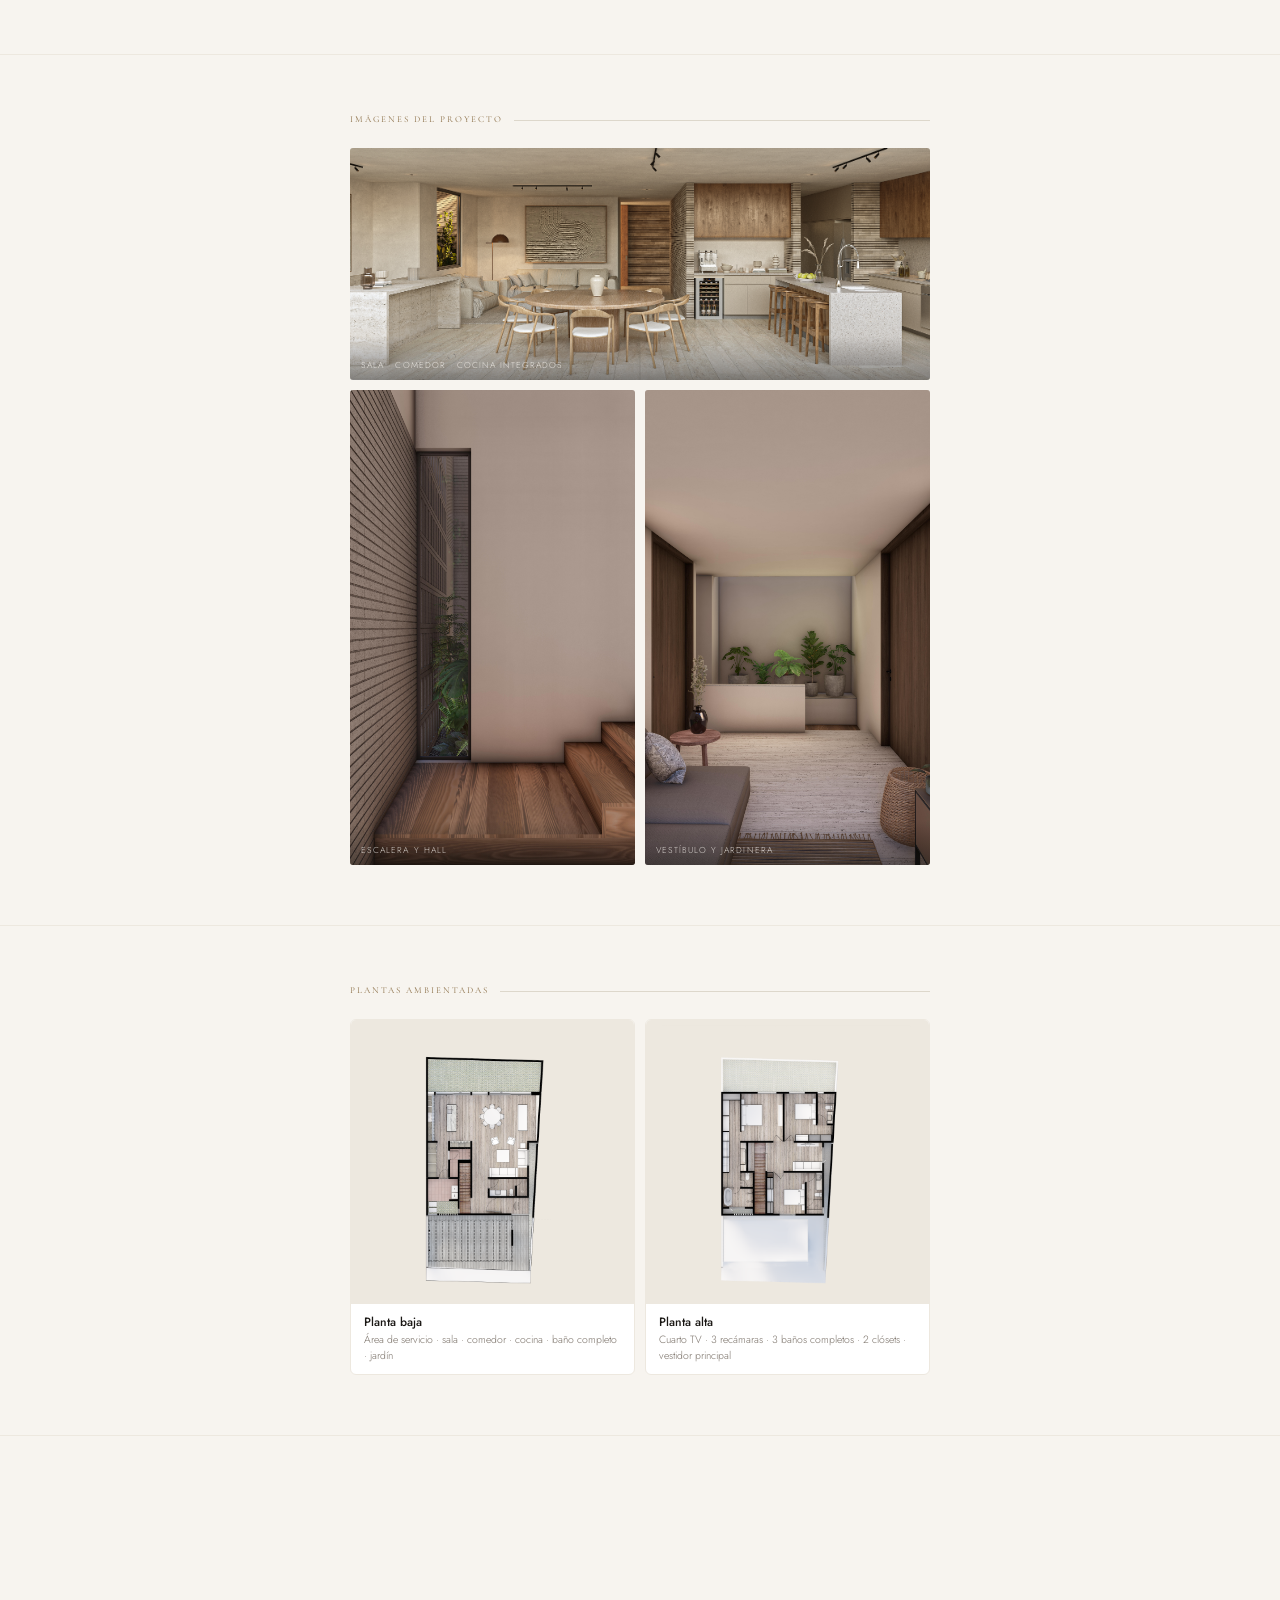
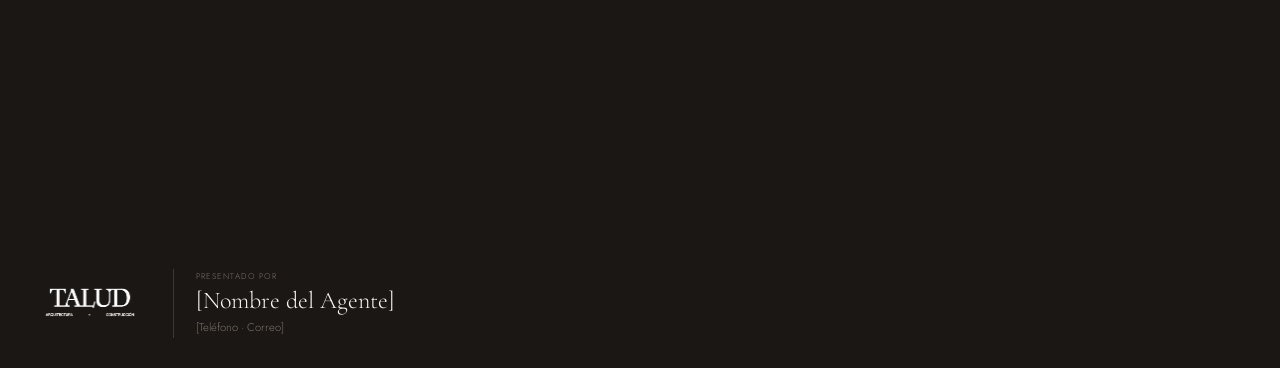
==== commit a04ca701: "Add files via upload" ====
--- a/agentes.html
+++ b/agentes.html
@@ -26,7 +26,7 @@
 <title>Casa Niebla 20 — Ficha Técnica</title>
 
 <!-- Favicon -->
-<link rel="icon" type="image/png" href="img/ISOblack.png">
+<link rel="icon" type="image/png" href="img/isoblack.png">
 
 <!-- Fuentes: carga no bloqueante -->
 <link rel="preconnect" href="https://fonts.googleapis.com" crossorigin>
@@ -69,7 +69,7 @@
 
 <header class="hero" role="banner">
   <figure class="hero__media">
-    <img src="img/ISOrojo.png" alt="" class="hero__iso" aria-hidden="true">
+    <img src="img/isorojo.png" alt="" class="hero__iso" aria-hidden="true">
     <img src="img/fachada.jpg" alt="Fachada principal Casa Niebla 20"
          class="hero__img" width="1200" height="1200"
          loading="eager" fetchpriority="high"
@@ -417,7 +417,7 @@
      EDITAR-AGENTE: escribe tu nombre y datos antes de generar el PDF
 ══════════════════════════════════════════ -->
 <footer class="agent-footer">
-  <img src="img/Taludlogo.png" alt="Talud" class="agent-footer__logo">
+  <img src="img/taludlogo.png" alt="Talud" class="agent-footer__logo">
   <div class="agent-footer__divider" aria-hidden="true"></div>
   <div class="agent-footer__info">
     <p class="agent-footer__label">Presentado por</p>
